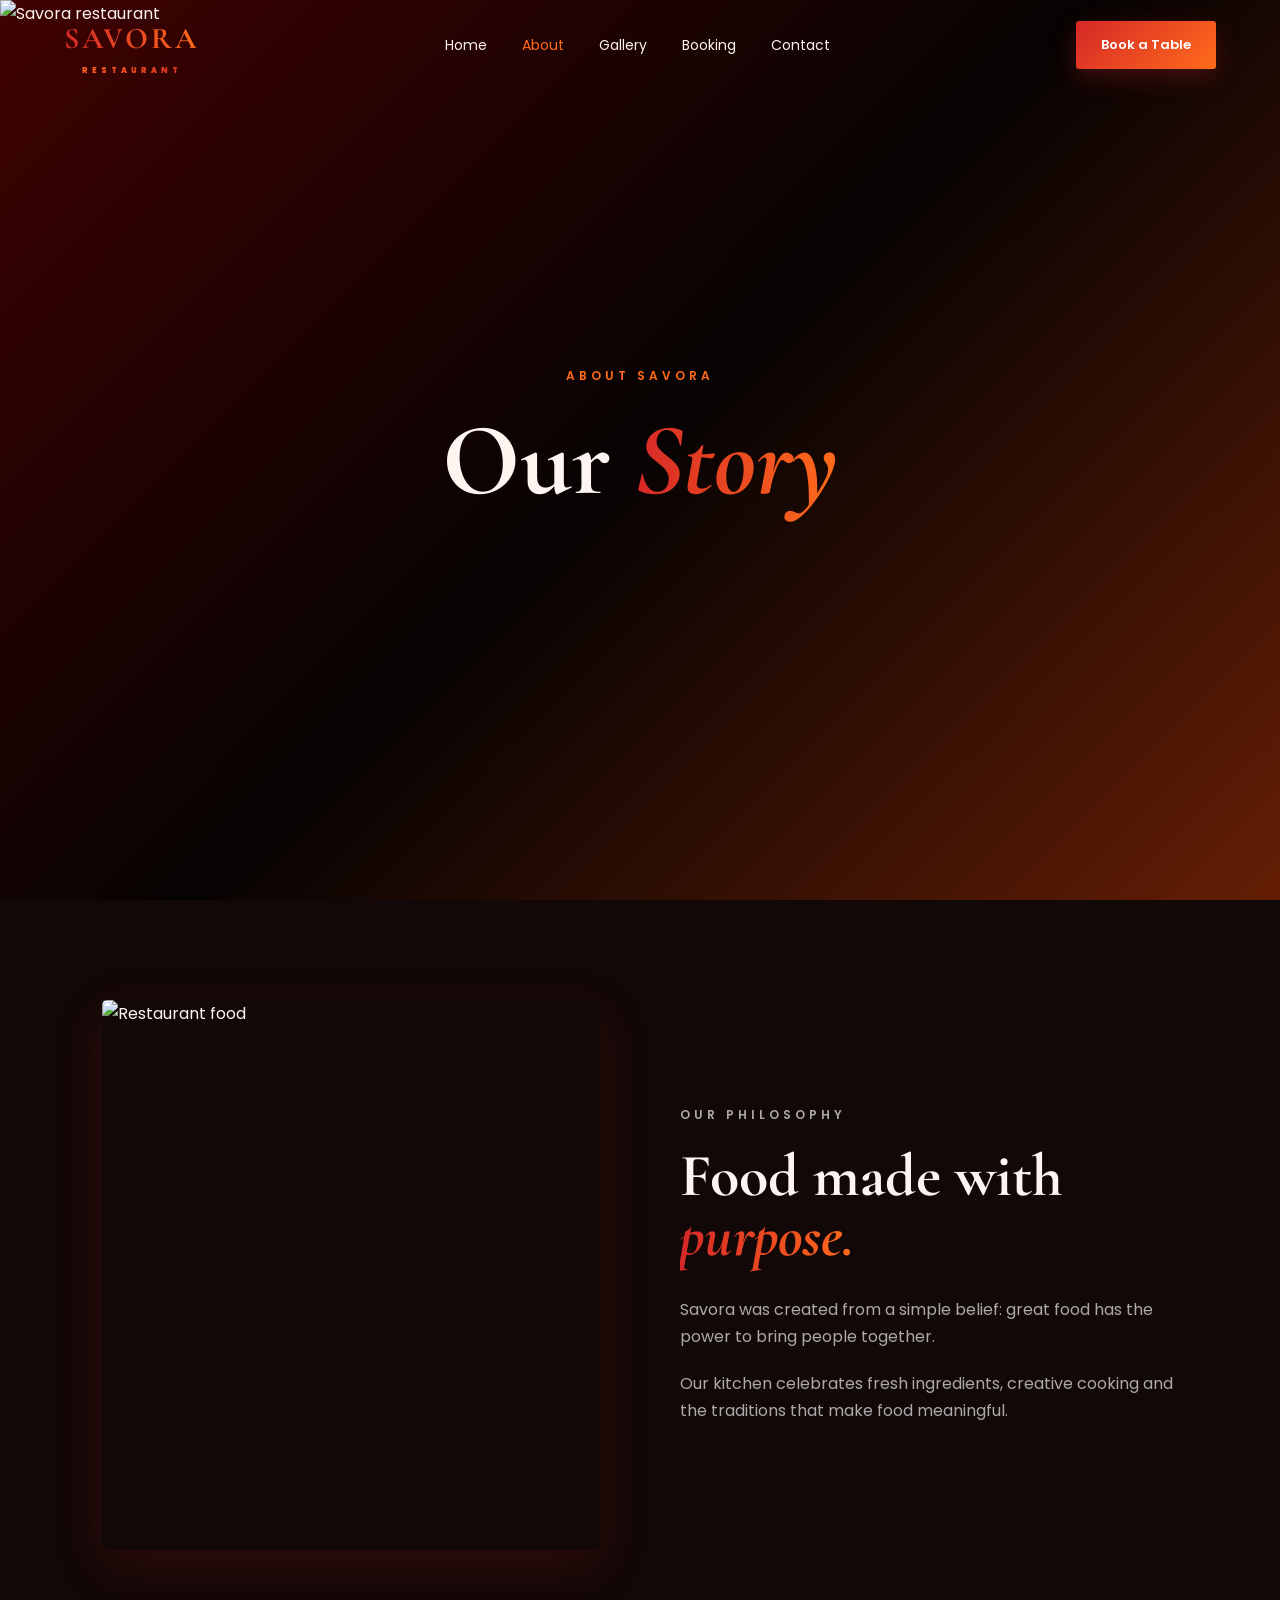
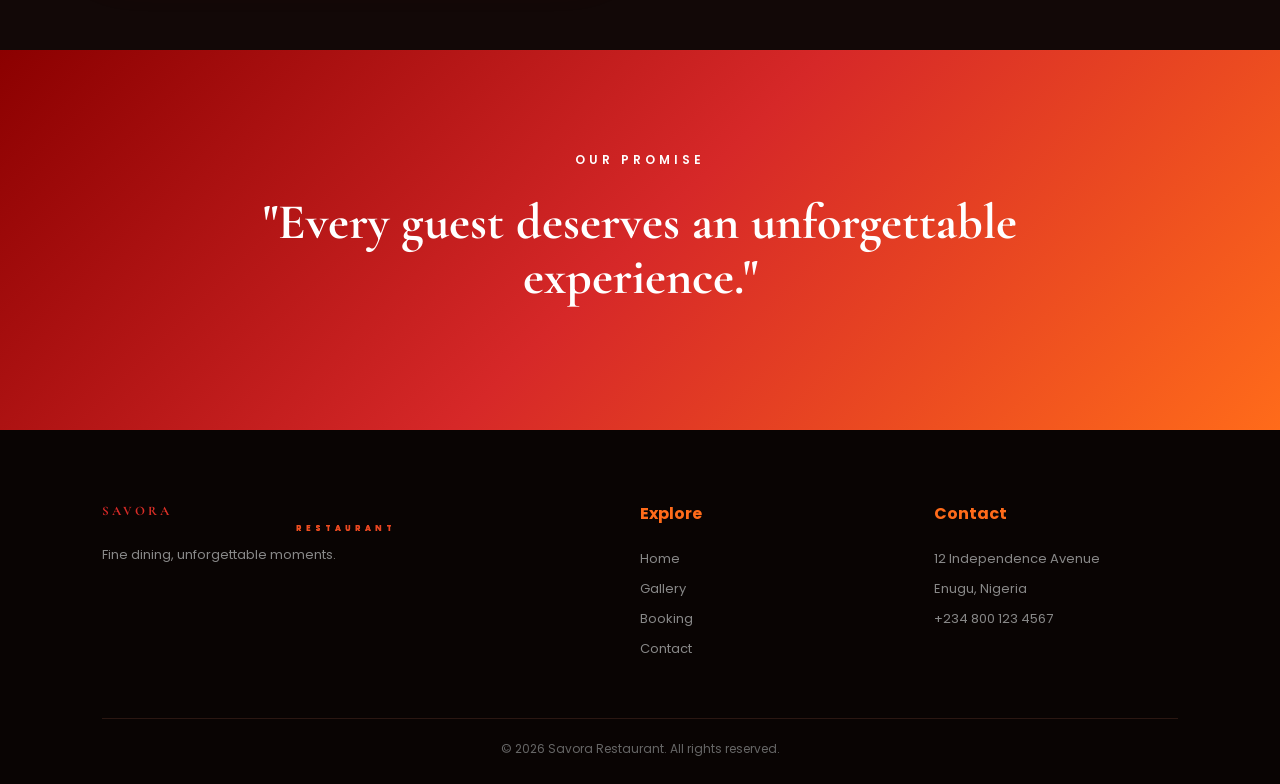
==== about.html @ 01c75d12 "first commit" ====
<!DOCTYPE html>
<html lang="en">

<head>

    <meta charset="UTF-8">
    <meta name="viewport" content="width=device-width, initial-scale=1.0">

    <title>About | Savora Restaurant</title>

    <link rel="stylesheet" href="style.css">

    <link rel="preconnect" href="https://fonts.googleapis.com">
    <link rel="preconnect" href="https://fonts.gstatic.com" crossorigin>

    <link href="https://fonts.googleapis.com/css2?family=Cormorant+Garamond:wght@400;500;600;700&family=Poppins:wght@300;400;500;600&display=swap" rel="stylesheet">

</head>

<body>

<header class="header">

<nav class="navbar">

<a href="index.html" class="logo">
SAVORA
<span>RESTAURANT</span>
</a>

<ul class="nav-links"  id="navLinks">

<li><a href="index.html">Home</a></li>
<li><a href="about.html" class="active">About</a></li>
<li><a href="gallery.html">Gallery</a></li>
<li><a href="booking.html">Booking</a></li>
<li><a href="contact.html">Contact</a></li>

</ul>

<a href="booking.html" class="nav-btn">
Book a Table
</a>

 <div class="menu-toggle" id="menuToggle">
            <span></span>
            <span></span>
            <span></span>
        </div>

</nav>

</header>


<section class="hero">

<div class="hero-overlay"></div>

<img
src="https://images.pexels.com/photos/262978/pexels-photo-262978.jpeg"
style="position:absolute;width:100%;height:100%;object-fit:cover;"
alt="Savora restaurant">

<div class="hero-content">

<p class="small-title">ABOUT SAVORA</p>

<h1>
Our <span>Story</span>
</h1>

</div>

</section>


<section class="intro section">

<div class="intro-image">

<img
src="https://images.pexels.com/photos/941861/pexels-photo-941861.jpeg"
alt="Restaurant food">

</div>

<div class="intro-content">

<p class="section-label">
OUR PHILOSOPHY
</p>

<h2>
Food made with
<span>purpose.</span>
</h2>

<p>
Savora was created from a simple belief:
great food has the power to bring people together.
</p>

<p>
Our kitchen celebrates fresh ingredients,
creative cooking and the traditions that make
food meaningful.
</p>

</div>

</section>


<section class="testimonial section">

<p class="section-label">
OUR PROMISE
</p>

<h2>
"Every guest deserves an unforgettable experience."
</h2>

</section>


<footer class="footer">

<div class="footer-content">

<div>

<a href="index.html" class="logo">
SAVORA
<span>RESTAURANT</span>
</a>

<p>Fine dining, unforgettable moments.</p>

</div>

<div>

<h4>Explore</h4>

<a href="index.html">Home</a>
<a href="gallery.html">Gallery</a>
<a href="booking.html">Booking</a>
<a href="contact.html">Contact</a>

</div>

<div>

<h4>Contact</h4>

<p>12 Independence Avenue</p>
<p>Enugu, Nigeria</p>
<p>+234 800 123 4567</p>

</div>

</div>

<div class="copyright">

© 2026 Savora Restaurant. All rights reserved.

</div>

</footer>

<script src="script.js"></script>

</body>
</html>
---- style.css ----
/* =========================
   GENERAL
========================= */

* {
    margin: 0;
    padding: 0;
    box-sizing: border-box;
}

html {
    scroll-behavior: smooth;
}

body {
    font-family: "Poppins", sans-serif;
    background: #120807;
    color: #fff5f0;
    line-height: 1.7;
}

img {
    width: 100%;
    display: block;
}

a {
    text-decoration: none;
    color: inherit;
}


/* =========================
   COLOR THEME
========================= */

:root {
    --red: #d62828;
    --deep-red: #8b0000;
    --orange: #ff6b1a;
    --light-orange: #ff914d;
    --dark: #120807;
    --dark-2: #1d0d0a;
    --dark-3: #29120d;
    --cream: #fff1e8;
    --gray: #aaa;
}


/* =========================
   SECTION
========================= */

.section {
    padding: 100px 8%;
}


/* =========================
   NAVBAR
========================= */

.header {
    position: absolute;
    width: 100%;
    top: 0;
    left: 0;
    z-index: 1000;
}

.navbar {
    width: 90%;
    max-width: 1400px;
    margin: auto;
    height: 90px;

    display: flex;
    align-items: center;
    justify-content: space-between;
}


/* LOGO */

.logo {
    font-family: "Cormorant Garamond", serif;
    font-size: 30px;
    font-weight: 700;
    letter-spacing: 3px;

    background: linear-gradient(
        90deg,
        var(--red),
        var(--orange)
    );

    -webkit-background-clip: text;
    -webkit-text-fill-color: transparent;
}

.logo span {
    display: block;

    font-family: "Poppins", sans-serif;
    font-size: 8px;
    letter-spacing: 4px;
    text-align: center;

    background: linear-gradient(
        90deg,
        var(--orange),
        var(--red)
    );

    -webkit-background-clip: text;
    -webkit-text-fill-color: transparent;
}


/* NAV LINKS */

.nav-links {
    display: flex;
    gap: 35px;
    list-style: none;
}

.nav-links a {
    font-size: 14px;
    transition: 0.3s;
}

.nav-links a:hover,
.nav-links a.active {
    color: var(--orange);
}


/* BOOK BUTTON */

.nav-btn,
.primary-btn {
    background: linear-gradient(
        135deg,
        var(--red),
        var(--orange)
    );

    color: white;

    padding: 13px 25px;

    font-size: 13px;
    font-weight: 600;

    border-radius: 3px;

    transition: 0.3s;

    box-shadow:
        0 8px 25px rgba(214, 40, 40, 0.25);
}

.nav-btn:hover,
.primary-btn:hover {
    transform: translateY(-3px);

    background: linear-gradient(
        135deg,
        var(--orange),
        var(--red)
    );

    box-shadow:
        0 12px 30px rgba(255, 107, 26, 0.35);
}


/* MOBILE MENU */

.menu-toggle {
    display: none;
    cursor: pointer;
}

.menu-toggle span {
    display: block;

    width: 28px;
    height: 3px;

    background: linear-gradient(
        90deg,
        var(--red),
        var(--orange)
    );

    margin: 6px;

    border-radius: 5px;
}


/* =========================
   HERO
========================= */

.hero {
    height: 100vh;
    min-height: 650px;

    position: relative;

    display: flex;
    align-items: center;
    justify-content: center;

    overflow: hidden;
}

.hero-video {
    position: absolute;

    width: 100%;
    height: 100%;

    object-fit: cover;
}

.hero-overlay {
    position: absolute;
    inset: 0;

    background:
        linear-gradient(
            135deg,
            rgba(80, 0, 0, 0.75),
            rgba(0, 0, 0, 0.65),
            rgba(255, 70, 0, 0.35)
        );
}

.hero-content {
    position: relative;

    z-index: 2;

    text-align: center;

    max-width: 850px;

    padding: 20px;
}


/* SMALL TITLE */

.small-title,
.section-label {
    color: var(--orange);

    letter-spacing: 4px;

    font-size: 12px;

    font-weight: 600;
}


/* HERO HEADING */

.hero h1 {
    font-family: "Cormorant Garamond", serif;

    font-size: clamp(60px, 8vw, 110px);

    line-height: 0.95;

    margin: 25px 0;
}

.hero h1 span,
.intro h2 span,
.experience h2 span {
    background: linear-gradient(
        90deg,
        var(--red),
        var(--orange)
    );

    -webkit-background-clip: text;
    -webkit-text-fill-color: transparent;

    font-style: italic;
}

.hero-content > p:not(.small-title) {
    max-width: 600px;

    margin: auto;

    color: #ddd;
}


/* HERO BUTTONS */

.hero-buttons {
    margin-top: 35px;

    display: flex;

    gap: 15px;

    justify-content: center;
}

.secondary-btn {
    border: 1px solid var(--orange);

    padding: 12px 25px;

    font-size: 13px;

    color: white;

    transition: 0.3s;
}

.secondary-btn:hover {
    background: linear-gradient(
        135deg,
        var(--red),
        var(--orange)
    );

    border-color: transparent;

    transform: translateY(-3px);
}


/* =========================
   INTRO
========================= */

.intro {
    display: grid;

    grid-template-columns: 1fr 1fr;

    gap: 80px;

    align-items: center;
}

.intro-image {
    overflow: hidden;

    border-radius: 5px;

    box-shadow:
        0 15px 50px rgba(214, 40, 40, 0.15);
}

.intro-image img {
    height: 550px;

    object-fit: cover;

    transition: 0.6s;
}

.intro-image:hover img {
    transform: scale(1.05);
}


/* INTRO HEADING */

.intro-content h2,
.section-heading h2 {
    font-family: "Cormorant Garamond", serif;

    font-size: 60px;

    line-height: 1;

    margin: 20px 0 30px;
}

.intro-content p {
    color: var(--gray);

    margin-bottom: 20px;
}

.text-btn {
    color: var(--orange);

    display: inline-block;

    margin-top: 15px;

    transition: 0.3s;
}

.text-btn:hover {
    color: var(--red);

    transform: translateX(5px);
}


/* =========================
   MENU
========================= */

.menu-section {
    background:
        linear-gradient(
            135deg,
            #1d0d0a,
            #29120d
        );
}

.section-heading {
    text-align: center;

    max-width: 650px;

    margin: auto;
}

.section-heading > p:last-child {
    color: var(--gray);
}


/* FOOD GRID */

.food-grid {
    display: grid;

    grid-template-columns: repeat(3, 1fr);

    gap: 30px;

    margin-top: 60px;
}

.food-card {
    background: #1b0b08;

    overflow: hidden;

    border-bottom: 3px solid transparent;

    transition: 0.4s;
}

.food-card:hover {
    transform: translateY(-8px);

    border-bottom:
        3px solid var(--orange);

    box-shadow:
        0 15px 40px rgba(214, 40, 40, 0.2);
}


/* FOOD IMAGE */

.food-image {
    height: 320px;

    overflow: hidden;
}

.food-image img {
    height: 100%;

    object-fit: cover;

    transition: 0.5s;
}

.food-card:hover img {
    transform: scale(1.08);
}


/* FOOD INFO */

.food-info {
    padding: 25px;
}

.food-info h3 {
    font-family: "Cormorant Garamond", serif;

    font-size: 28px;
}

.food-info p {
    color: var(--gray);

    font-size: 13px;

    margin: 8px 0;
}

.food-info span {
    color: var(--orange);

    font-weight: 600;
}


/* =========================
   EXPERIENCE VIDEO
========================= */

.experience {
    height: 600px;

    position: relative;

    overflow: hidden;

    display: flex;

    align-items: center;

    justify-content: center;
}

.experience video {
    position: absolute;

    width: 100%;
    height: 100%;

    object-fit: cover;
}

.experience-overlay {
    position: absolute;

    inset: 0;

    background:
        linear-gradient(
            135deg,
            rgba(100, 0, 0, 0.7),
            rgba(0, 0, 0, 0.7),
            rgba(255, 70, 0, 0.3)
        );
}

.experience-content {
    position: relative;

    text-align: center;
}

.experience h2 {
    font-family: "Cormorant Garamond", serif;

    font-size: 70px;

    line-height: 1;

    margin: 25px 0 35px;
}


/* =========================
   FEATURES
========================= */

.features {
    max-width: 1100px;

    margin: 60px auto 0;

    display: grid;

    grid-template-columns: repeat(3, 1fr);

    gap: 50px;
}

.feature {
    text-align: center;
}

.feature-icon {
    color: var(--orange);

    font-family: "Cormorant Garamond", serif;

    font-size: 35px;

    margin-bottom: 20px;
}

.feature h3 {
    font-family: "Cormorant Garamond", serif;

    font-size: 28px;
}

.feature p {
    color: var(--gray);

    font-size: 14px;

    margin-top: 10px;
}


/* =========================
   TESTIMONIAL
========================= */

.testimonial {
    background:
        linear-gradient(
            135deg,
            var(--deep-red),
            var(--red),
            var(--orange)
        );

    color: white;

    text-align: center;
}

.testimonial .section-label {
    color: #fff;
}

.testimonial h2 {
    max-width: 850px;

    margin: 25px auto;

    font-family: "Cormorant Garamond", serif;

    font-size: 50px;

    line-height: 1.1;
}

.guest {
    font-size: 13px;
}


/* =========================
   FOOTER
========================= */

.footer {
    padding: 70px 8% 25px;

    background: #090403;
}

.footer-content {
    display: grid;

    grid-template-columns: 2fr 1fr 1fr;

    gap: 50px;

    padding-bottom: 50px;
}

.footer-content h4 {
    margin-bottom: 20px;

    color: var(--orange);
}

.footer-content a,
.footer-content p {
    display: block;

    color: #888;

    font-size: 13px;

    margin-bottom: 8px;

    transition: 0.3s;
}

.footer-content a:hover {
    color: var(--orange);
}

.copyright {
    border-top: 1px solid #2b1712;

    padding-top: 20px;

    text-align: center;

    color: #666;

    font-size: 12px;
}


/* =========================
   SCROLL TOP
========================= */

.scroll-top {
    position: fixed;

    bottom: 25px;

    right: 25px;

    width: 45px;

    height: 45px;

    border: none;

    border-radius: 50%;

    background:
        linear-gradient(
            135deg,
            var(--red),
            var(--orange)
        );

    color: white;

    font-size: 20px;

    cursor: pointer;

    display: none;

    box-shadow:
        0 8px 25px rgba(214, 40, 40, 0.3);
}


/* =========================
   BOOKING FORM
========================= */

.booking-form {
    max-width: 800px;

    margin: 60px auto 0;

    display: grid;

    grid-template-columns: 1fr 1fr;

    gap: 20px;
}

.booking-form input,
.booking-form select,
.booking-form textarea {
    width: 100%;

    padding: 17px;

    background: #1b0b08;

    border: 1px solid #432019;

    color: white;

    font-family: inherit;

    outline: none;

    transition: 0.3s;
}

.booking-form input:focus,
.booking-form select:focus,
.booking-form textarea:focus {
    border-color: var(--orange);

    box-shadow:
        0 0 10px rgba(255, 107, 26, 0.15);
}

.booking-form textarea {
    min-height: 150px;

    resize: vertical;

    grid-column: 1 / -1;
}

.booking-form button {
    border: none;

    cursor: pointer;

    grid-column: 1 / -1;
}


/* =========================
   ANIMATIONS
========================= */

.fade-element {
    opacity: 0;

    transform: translateY(30px);

    transition:
        opacity 0.8s ease,
        transform 0.8s ease;
}

.fade-element.visible {
    opacity: 1;

    transform: translateY(0);
}


/* =========================
   RESPONSIVE
========================= */

@media (max-width: 900px) {

    .nav-links {
        position: fixed;

        top: 0;

        right: -100%;

        width: 75%;

        height: 100vh;

        background:
            linear-gradient(
                135deg,
                #170604,
                #2a0c07
            );

        flex-direction: column;

        justify-content: center;

        align-items: center;

        transition: 0.4s;

        box-shadow:
            -10px 0 40px rgba(0,0,0,0.5);
    }

    .nav-links.show {
        right: 0;
    }

    .nav-btn {
        display: none;
    }

    .menu-toggle {
        display: block;

        z-index: 1001;
    }

    .intro {
        grid-template-columns: 1fr;
    }

    .food-grid {
        grid-template-columns: 1fr;
    }

    .features {
        grid-template-columns: 1fr;
    }

    .footer-content {
        grid-template-columns: 1fr;
    }

    .intro-content h2,
    .section-heading h2 {
        font-size: 48px;
    }

    .experience h2 {
        font-size: 50px;
    }
}


/* =========================
   MOBILE
========================= */

@media (max-width: 600px) {

    .section {
        padding: 70px 6%;
    }

    .hero h1 {
        font-size: 58px;
    }

    .hero-buttons {
        flex-direction: column;
    }

    .primary-btn,
    .secondary-btn {
        display: inline-block;
    }

    .booking-form {
        grid-template-columns: 1fr;
    }

    .booking-form textarea,
    .booking-form button {
        grid-column: auto;
    }

}
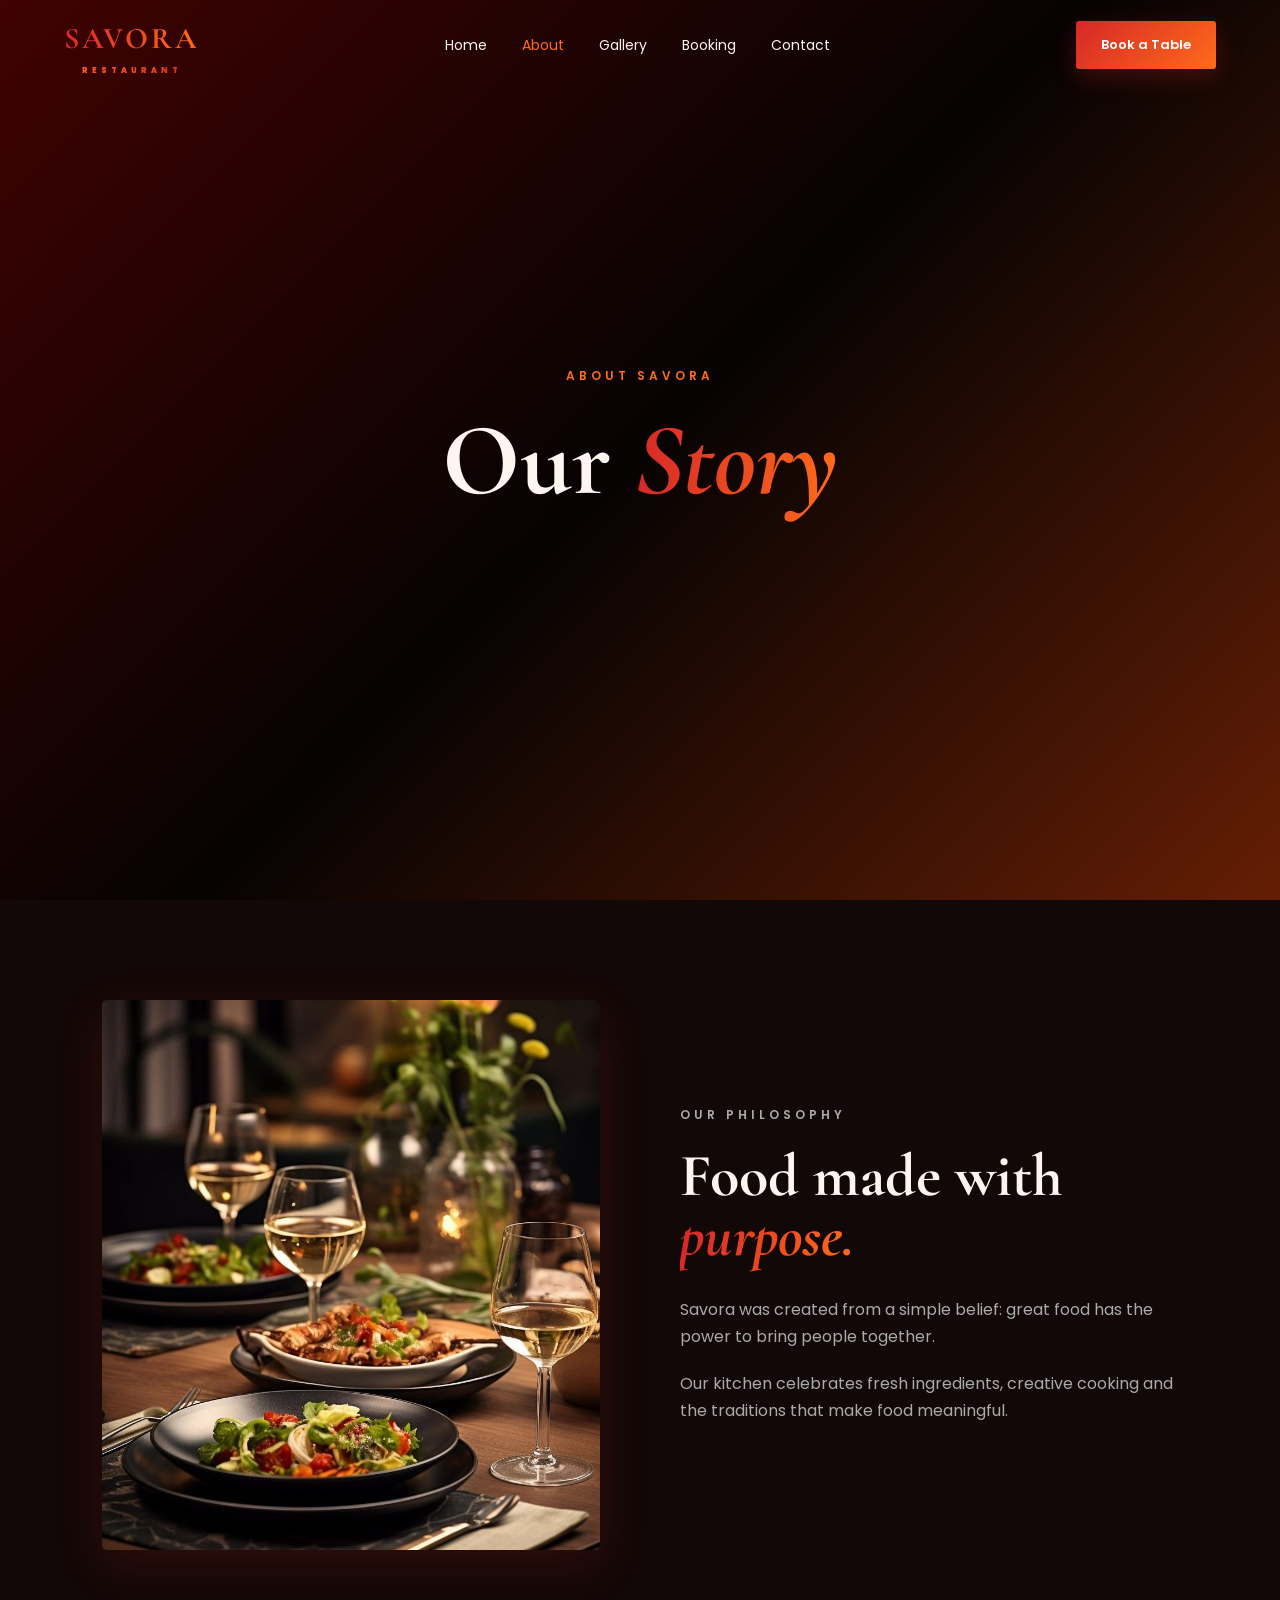
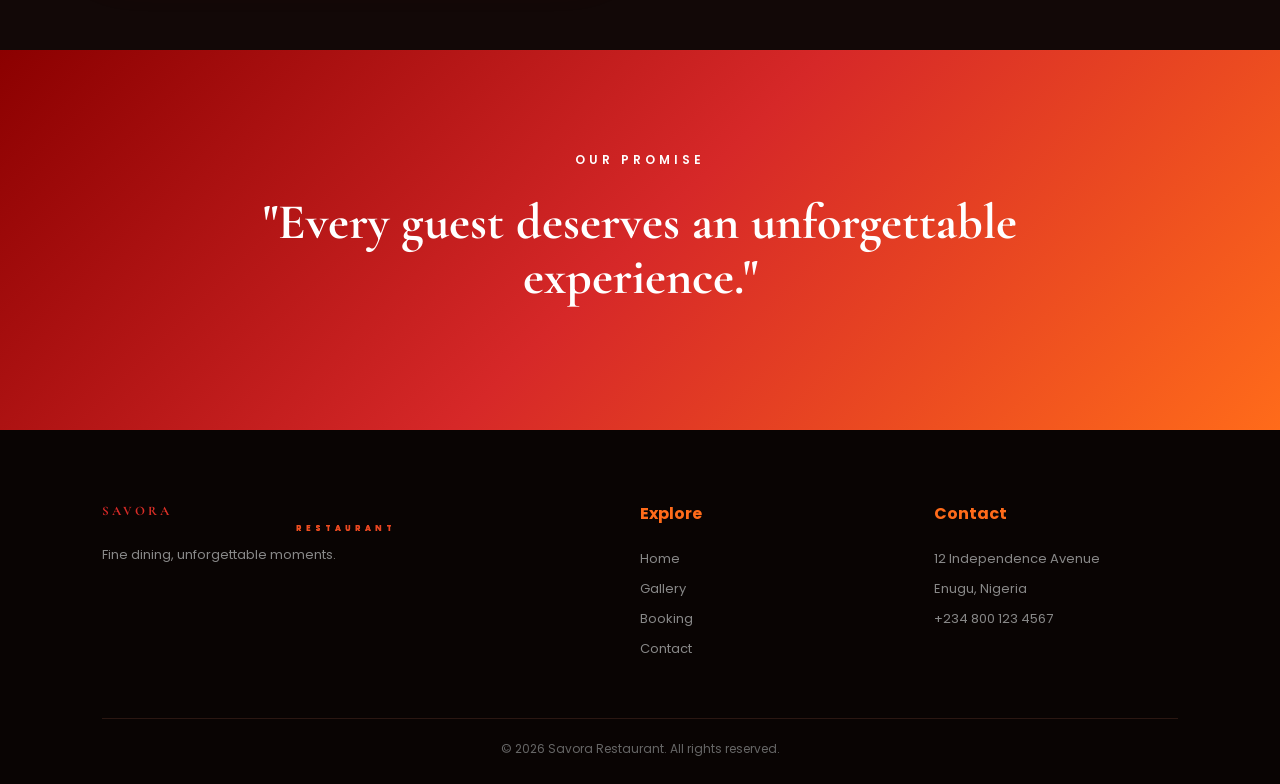
==== commit 611654cb: "correction on images" ====
--- a/about.html
+++ b/about.html
@@ -57,10 +57,11 @@
 
 <div class="hero-overlay"></div>
 
-<img
-src="https://images.pexels.com/photos/262978/pexels-photo-262978.jpeg"
-style="position:absolute;width:100%;height:100%;object-fit:cover;"
-alt="Savora restaurant">
+  <video class="hero-video" id="myVideo" autoplay muted loop playsinline>
+        <source
+        src="video/PinGrab_1789570144700.mp4"
+        type="video/mp4">
+    </video>
 
 <div class="hero-content">
 
@@ -80,7 +81,7 @@
 <div class="intro-image">
 
 <img
-src="https://images.pexels.com/photos/941861/pexels-photo-941861.jpeg"
+src="images/food4.jpg"
 alt="Restaurant food">
 
 </div>
